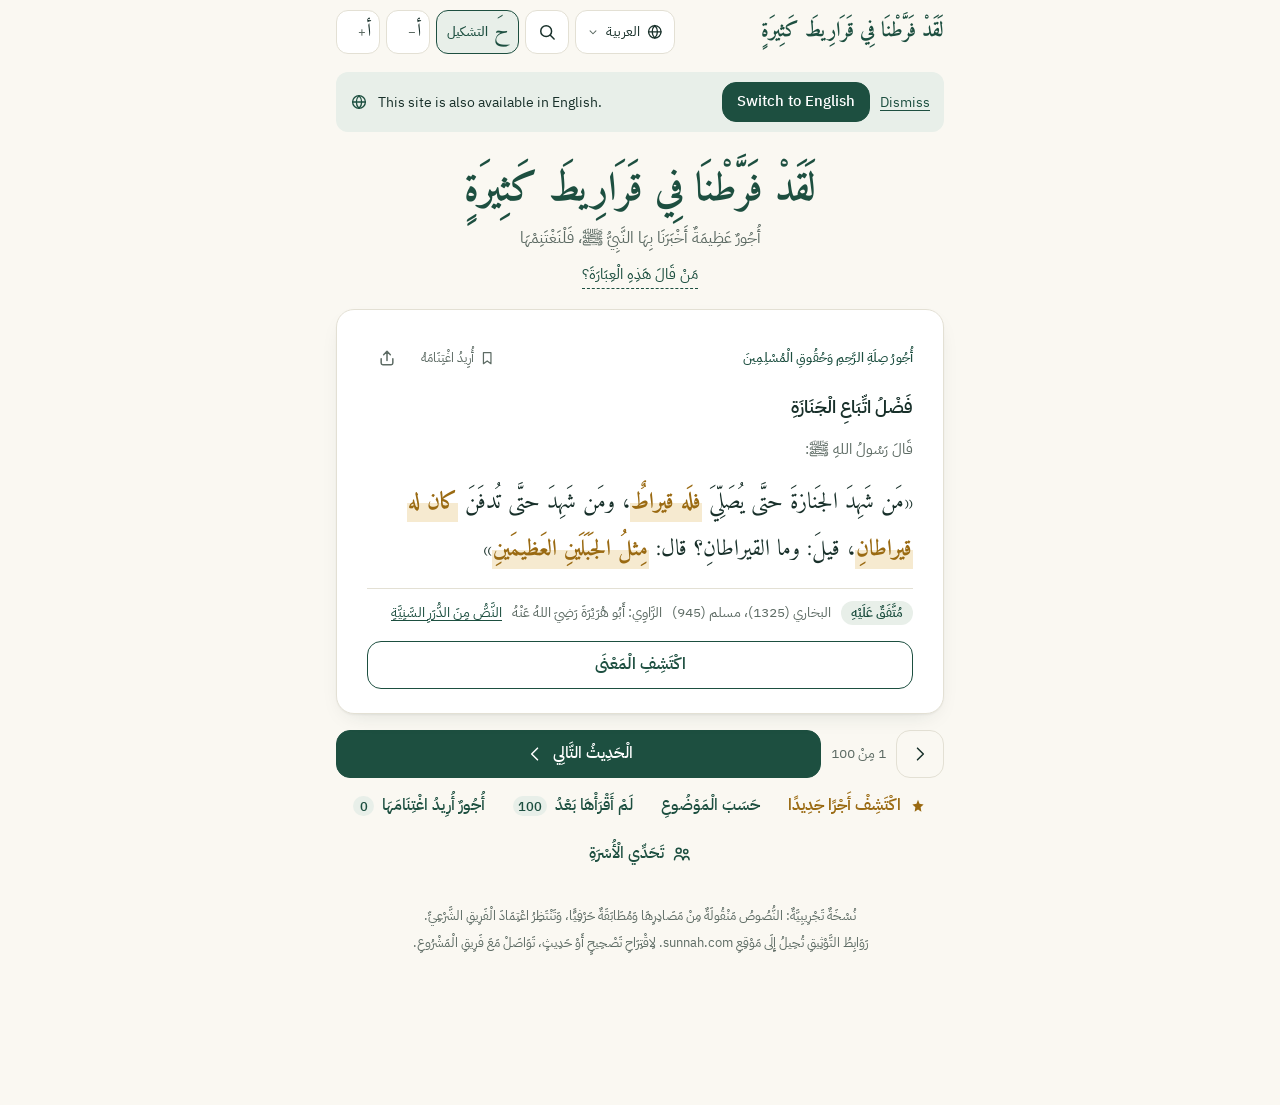
==== index.html @ 0599d665 "Publish Qararit site Co-Authored-By: Claude Opus 5.5 <noreply@anthropic.com> Claude-Session: https:/" ====
<!doctype html>
<html lang="ar" dir="rtl">
<head>
<meta charset="utf-8">
<meta name="viewport" content="width=device-width, initial-scale=1, viewport-fit=cover">
<title>لقد فرّطنا في قراريط كثيرة</title>
<meta name="description" content="أجور عظيمة أخبرنا بها النبي ﷺ، فلنغتنمها. أحاديث صحيحة فيها ثواب صريح، مع معناها وكيفية العمل بها.">
<meta name="theme-color" content="#1d4f40">
<meta property="og:title" content="لقد فرّطنا في قراريط كثيرة">
<meta property="og:description" content="أجور عظيمة أخبرنا بها النبي ﷺ، فلنغتنمها.">
<!--hreflang-->
<link rel="preconnect" href="https://fonts.googleapis.com">
<link rel="preconnect" href="https://fonts.gstatic.com" crossorigin>
<link rel="stylesheet" href="https://fonts.googleapis.com/css2?family=Amiri:wght@400;700&family=IBM+Plex+Sans+Arabic:wght@400;500;600&display=swap">
<link rel="stylesheet" href="styles.css">
<script>window.QARARIT_BASE="";</script>
<script src="i18n/locales.js"></script>
<script src="i18n.js"></script>
</head>
<body>
<div class="app">
  <header class="topbar">
    <button class="brand" id="brand" type="button" aria-label="العودة إلى البداية" data-i18n-attr="aria-label:brand.aria">لقد فرّطنا في قراريط كثيرة</button>
    <div class="tools">
      <div id="lang-picker"></div>
      <button class="icon-btn" id="btn-search" type="button" aria-label="بحث" data-i18n-attr="aria-label:tool.search">
        <svg viewBox="0 0 24 24" aria-hidden="true"><circle cx="11" cy="11" r="6.5"/><path d="m16 16 4.5 4.5"/></svg>
      </button>
      <button class="icon-btn tk" id="btn-tashkeel" type="button" aria-pressed="true" aria-label="تشكيل النص" title="إخفاء التشكيل">
        <span class="tk-glyph" aria-hidden="true">حَ</span><span class="tk-lbl" aria-hidden="true">التشكيل</span>
      </button>
      <button class="icon-btn text" id="btn-font-down" type="button" aria-label="تصغير الخط" data-i18n-attr="aria-label:tool.font.down"><span data-i18n="tool.font.glyph">أ</span><small>−</small></button>
      <button class="icon-btn text" id="btn-font-up" type="button" aria-label="تكبير الخط" data-i18n-attr="aria-label:tool.font.up"><span data-i18n="tool.font.glyph">أ</span><small>+</small></button>
    </div>
  </header>

  <main id="main">
    <!-- واجهة البطاقات -->
    <section id="view-deck" class="view">
      <div class="lang-offer" id="lang-offer" hidden></div>
      <div class="hero">
        <h1 id="site-title">لقد فرّطنا في قراريط كثيرة</h1>
        <p class="tagline" id="site-tagline">أجور عظيمة أخبرنا بها النبي ﷺ، فلنغتنمها</p>
        <details class="origin" id="origin">
          <summary data-i18n="origin.summary">من قال هذه العبارة؟</summary>
          <div class="origin-body" id="origin-body"></div>
        </details>
        <p class="tr-banner" id="tr-banner" hidden></p>
      </div>

      <div class="filter-bar" id="filter-bar" hidden>
        <span id="filter-label"></span>
        <button type="button" class="link-btn" id="filter-clear" data-i18n="filter.clear">عرض كل الأحاديث</button>
      </div>

      <div class="deck" id="deck">
        <p class="loading" id="loading" data-i18n="loading">جارٍ تحميل الأحاديث…</p>
      </div>

      <div class="share-box" id="share-box" hidden>
        <p class="share-h" data-i18n="share.heading">شارك هذا الحديث</p>
        <img id="share-img" alt="صورة بطاقة الحديث للمشاركة" data-i18n-attr="alt:share.img_alt">
        <p class="share-hint" id="share-hint" data-i18n="share.hint">يمكنك أيضًا الضغط مطولًا على الصورة لحفظها.</p>
        <div class="share-actions">
          <button type="button" class="btn primary small" id="share-image" data-i18n="share.image">مشاركة الصورة</button>
          <a class="btn small" id="share-wa" href="#" target="_blank" rel="noopener" data-i18n="share.wa">إرسال الرابط في واتساب</a>
        </div>
        <label for="share-url" data-i18n="share.url">رابط الحديث</label>
        <div class="share-row">
          <input id="share-url" type="text" readonly dir="ltr">
          <button type="button" class="btn small" id="share-copy" data-i18n="share.copy">نسخ</button>
        </div>
        <button type="button" class="link-btn" id="share-close" data-i18n="share.close">إغلاق</button>
      </div>

      <nav class="deck-nav" aria-label="التنقل بين الأحاديث" data-i18n-attr="aria-label:nav.aria">
        <div class="nav-main">
          <button type="button" class="btn ghost square" id="btn-prev" aria-label="الحديث السابق" data-i18n-attr="aria-label:nav.prev">
            <svg class="dir-icon" viewBox="0 0 24 24" aria-hidden="true"><path d="m9 5 7 7-7 7"/></svg>
          </button>
          <span class="counter" id="counter" aria-live="polite"></span>
          <button type="button" class="btn primary" id="btn-next"><span data-i18n="nav.next">الحديث التالي</span>
            <svg class="dir-icon" viewBox="0 0 24 24" aria-hidden="true"><path d="m15 5-7 7 7 7"/></svg>
          </button>
        </div>
        <div class="nav-secondary">
          <button type="button" class="btn quiet" id="btn-random">
            <svg viewBox="0 0 24 24" aria-hidden="true"><path d="M12 3.5 14 9l5.5 1-4 3.8 1 5.7-4.5-2.7-4.5 2.7 1-5.7-4-3.8L10 9z"/></svg><span data-i18n="nav.random">اكتشف أجرًا جديدًا</span></button>
          <button type="button" class="btn quiet" id="btn-topics" data-i18n="nav.topics">حسب الموضوع</button>
          <button type="button" class="btn quiet" id="btn-unread"><span data-i18n="nav.unread">لم أقرأها بعد</span> <span class="count" id="unread-count">0</span></button>
          <button type="button" class="btn quiet" id="btn-saved"><span data-i18n="nav.saved">أجور أريد اغتنامها</span> <span class="count" id="saved-count">0</span></button>
          <a class="btn quiet" id="btn-family" href="family/">
            <svg viewBox="0 0 24 24" aria-hidden="true"><circle cx="8" cy="8" r="3"/><circle cx="16.5" cy="9" r="2.5"/><path d="M3 19c0-3 2.2-5 5-5s5 2 5 5M13.5 19c0-2.4 1.4-4 3.5-4s3.5 1.6 3.5 4"/></svg><span data-i18n="nav.family">تحدي الأسرة</span></a>
        </div>
      </nav>
    </section>

    <!-- التصنيفات -->
    <section id="view-topics" class="view page" hidden aria-labelledby="topics-h">
      <div class="page-head">
        <button type="button" class="back-link" data-back>
          <svg class="dir-icon" viewBox="0 0 24 24" aria-hidden="true"><path d="m9 5 7 7-7 7"/></svg><span data-i18n="back">رجوع</span></button>
        <h2 id="topics-h" tabindex="-1" data-i18n="topics.heading">تصفّح حسب الموضوع</h2>
      </div>
      <ul class="topic-list" id="topic-list"></ul>
      <p class="local-note" data-i18n="local.read_note">يُحسب ما قرأته على هذا الجهاز فقط، ولا يحتاج إلى حساب.</p>
    </section>

    <!-- أجور أريد اغتنامها -->
    <section id="view-saved" class="view page" hidden aria-labelledby="saved-h">
      <div class="page-head">
        <button type="button" class="back-link" data-back>
          <svg class="dir-icon" viewBox="0 0 24 24" aria-hidden="true"><path d="m9 5 7 7-7 7"/></svg><span data-i18n="back">رجوع</span></button>
        <h2 id="saved-h" tabindex="-1" data-i18n="saved.heading">أجور أريد اغتنامها</h2>
      </div>
      <p class="empty" id="saved-empty" data-i18n="saved.empty">قائمتك الشخصية للأعمال التي تنوي المداومة عليها. اضغط على علامة «أريد اغتنامه» أعلى أي بطاقة لتضيفها هنا. تُحفظ القائمة على جهازك فقط، بلا حساب.</p>
      <ul class="item-list" id="saved-list"></ul>
      <p class="local-note" data-i18n="saved.note">قائمتك وما قرأته محفوظان على هذا الجهاز وهذا المتصفح فقط، فلا ينتقلان إلى جهاز آخر، وقد يُمحيان إذا مُسحت بيانات المتصفح.</p>
    </section>

    <!-- البحث -->
    <section id="view-search" class="view page" hidden aria-labelledby="search-h">
      <div class="page-head">
        <button type="button" class="back-link" data-back>
          <svg class="dir-icon" viewBox="0 0 24 24" aria-hidden="true"><path d="m9 5 7 7-7 7"/></svg><span data-i18n="back">رجوع</span></button>
        <h2 id="search-h" data-i18n="search.heading">بحث</h2>
      </div>
      <label class="search-field" for="search-input">
        <svg viewBox="0 0 24 24" aria-hidden="true"><circle cx="11" cy="11" r="6.5"/><path d="m16 16 4.5 4.5"/></svg>
        <input id="search-input" type="search" placeholder="اكتب كلمة من الحديث أو عنوانه" data-i18n-attr="placeholder:search.placeholder" autocomplete="off">
      </label>
      <p class="empty" id="search-empty" hidden data-i18n="search.empty">لا توجد نتائج. جرّب كلمة أخرى مثل: الجنة، الصلاة، الصيام.</p>
      <ul class="item-list" id="search-list"></ul>
    </section>
  </main>

  <footer class="foot">
    <p id="pilot-notice"></p>
    <p data-i18n="foot.sources">روابط التوثيق تحيل إلى موقع sunnah.com. لاقتراح تصحيح أو حديث، تواصل مع فريق المشروع.</p>
  </footer>
</div>
<div class="toast" id="toast" role="status" aria-live="polite"></div>
<script src="app.js"></script>
</body>
</html>
---- styles.css ----
/* Layout: one calm reading column; the hadith card is the centre of gravity, everything else is quiet around it. */
:root {
  --paper: #faf8f2;      /* page: warm ivory */
  --surface: #ffffff;    /* card */
  --ink: #18302a;        /* text: green-black */
  --muted: #5d6b64;
  --line: #e3e0d4;
  --green: #1d4f40;      /* identity */
  --green-soft: #e8efe9;
  --gold: #9a6a12;       /* reward only */
  --gold-wash: #f6ead0;
  --focus: #2f7a63;
  --shadow: 0 1px 2px rgba(24, 48, 42, .05), 0 8px 24px -12px rgba(24, 48, 42, .18);

  --f-text: "Amiri", "Traditional Arabic", "Noto Naskh Arabic", "Times New Roman", serif;
  --f-ui: "IBM Plex Sans Arabic", "Segoe UI", Tahoma, "Noto Sans Arabic", system-ui, sans-serif;

  --scale: 1;
  --r: 18px;
  color-scheme: light;
}
@media (prefers-color-scheme: dark) {
  :root:not([data-theme="light"]) {
    --paper: #0f1714; --surface: #16211d; --ink: #e6ece7; --muted: #9db0a6; --line: #273630;
    --green: #86c5aa; --green-soft: #1d2d27; --gold: #e2b65f; --gold-wash: #3a2f17; --focus: #86c5aa;
    --shadow: 0 1px 2px rgba(0,0,0,.3), 0 10px 28px -14px rgba(0,0,0,.6);
    color-scheme: dark;
  }
}
:root[data-theme="dark"] {
  --paper: #0f1714; --surface: #16211d; --ink: #e6ece7; --muted: #9db0a6; --line: #273630;
  --green: #86c5aa; --green-soft: #1d2d27; --gold: #e2b65f; --gold-wash: #3a2f17; --focus: #86c5aa;
  --shadow: 0 1px 2px rgba(0,0,0,.3), 0 10px 28px -14px rgba(0,0,0,.6);
  color-scheme: dark;
}

* { box-sizing: border-box; }
html { -webkit-text-size-adjust: 100%; }
body {
  margin: 0;
  background: var(--paper);
  color: var(--ink);
  font-family: var(--f-ui);
  font-size: calc(16px * var(--scale));
  line-height: 1.7;
}
[hidden] { display: none !important; }
button { font: inherit; color: inherit; }
a { color: var(--green); }
:focus-visible { outline: 2px solid var(--focus); outline-offset: 2px; border-radius: 8px; }
svg { width: 1.25em; height: 1.25em; fill: none; stroke: currentColor; stroke-width: 1.8; stroke-linecap: round; stroke-linejoin: round; flex: none; }

.app {
  max-width: 40rem;
  margin: 0 auto;
  padding-inline: 16px;
  padding-block: 0 24px;
  min-height: 100%;
  display: flex;
  flex-direction: column;
}

/* top bar */
.topbar {
  position: sticky;
  top: env(safe-area-inset-top, 0px);
  z-index: 5;
  display: flex;
  align-items: center;
  justify-content: space-between;
  gap: 12px;
  padding-block: 10px;
  background: var(--paper);
}
.brand {
  border: 0; background: none; cursor: pointer; padding: 4px 0;
  font-family: var(--f-text); font-weight: 700; font-size: clamp(1rem, 4.2vw, 1.3rem); color: var(--green);
  min-width: 0; white-space: nowrap; overflow: hidden; text-overflow: ellipsis; text-align: start;
  transition: opacity .2s ease, visibility .2s;
}
.brand.is-quiet { opacity: 0; visibility: hidden; }
.tools { display: flex; gap: 6px; }
.icon-btn {
  display: inline-grid; place-items: center;
  min-width: 44px; height: 44px; padding: 0 8px;
  border: 1px solid var(--line); border-radius: 12px; background: var(--surface);
  cursor: pointer; color: var(--ink);
}
.icon-btn.text { font-family: var(--f-text); font-size: 1.15rem; line-height: 1; display: inline-flex; align-items: center; gap: 1px; }
.icon-btn.text small { font-family: var(--f-ui); font-size: .8rem; color: var(--muted); }
.icon-btn:hover { border-color: var(--green); }

/* hero */
.hero { text-align: center; padding-block: 18px 14px; }
.hero h1 {
  margin: 0;
  font-family: var(--f-text); font-weight: 700;
  font-size: clamp(1.75rem, 6.4vw, 2.5rem);
  line-height: 1.5; color: var(--green);
  text-wrap: balance;
}
.tagline { margin: 4px 0 0; color: var(--muted); font-size: 1.02rem; text-wrap: balance; }
.origin { margin-top: 10px; font-size: .92rem; }
.origin summary {
  display: inline-block; cursor: pointer; list-style: none;
  color: var(--green); border-bottom: 1px dashed currentColor; padding-bottom: 1px;
}
.origin summary::-webkit-details-marker { display: none; }
.origin-body {
  margin-top: 12px; padding: 14px 16px; text-align: start;
  background: var(--green-soft); border-radius: 14px;
}
.origin-body .quote { font-family: var(--f-text); font-size: 1.35rem; color: var(--green); margin: 0 0 6px; text-align: center; }
.origin-body p { margin: 0 0 8px; }
.origin-body .src { color: var(--muted); font-size: .85rem; margin: 0; }

/* filter */
.filter-bar {
  display: flex; flex-wrap: wrap; align-items: center; justify-content: space-between; gap: 6px 12px;
  margin-bottom: 10px; padding: 8px 14px;
  border-radius: 12px; background: var(--green-soft); color: var(--green); font-weight: 500; font-size: .95rem;
}
.link-btn { border: 0; background: none; padding: 4px 0; cursor: pointer; color: var(--green); text-decoration: underline; text-underline-offset: 3px; font-size: .9rem; }

/* deck + card */
.deck { position: relative; touch-action: pan-y; }
.loading, .deck .error { text-align: center; color: var(--muted); padding: 48px 8px; margin: 0; }
.card { perspective: 1600px; }
.card-inner {
  position: relative;
  transform-style: preserve-3d;
  transition: transform .55s cubic-bezier(.3,.7,.2,1), height .35s ease;
}
.card.is-flipped .card-inner { transform: rotateY(180deg); }
.face {
  position: absolute; inset: 0 0 auto 0;
  backface-visibility: hidden; -webkit-backface-visibility: hidden;
  background: var(--surface);
  border: 1px solid var(--line);
  border-radius: var(--r);
  box-shadow: var(--shadow);
  padding: 20px 20px 18px;
  display: flex; flex-direction: column; gap: 14px;
}
.face.back { transform: rotateY(180deg); }

.card.slide-out-next { animation: outNext .2s ease-in forwards; }
.card.slide-out-prev { animation: outPrev .2s ease-in forwards; }
.card.slide-in-next { animation: inNext .28s ease-out; }
.card.slide-in-prev { animation: inPrev .28s ease-out; }
/* RTL: the next card arrives from the left */
@keyframes outNext { to { opacity: 0; transform: translateX(40px); } }
@keyframes outPrev { to { opacity: 0; transform: translateX(-40px); } }
@keyframes inNext { from { opacity: 0; transform: translateX(-40px); } }
@keyframes inPrev { from { opacity: 0; transform: translateX(40px); } }

.face-top { display: flex; align-items: center; justify-content: space-between; gap: 10px; }
.cat-tag { font-size: .82rem; color: var(--green); font-weight: 500; letter-spacing: .01em; }
.face-tools { display: flex; gap: 4px; }
.mini-btn {
  display: inline-grid; place-items: center; width: 40px; height: 40px;
  border: 0; border-radius: 10px; background: none; cursor: pointer; color: var(--muted);
}
.mini-btn:hover { background: var(--green-soft); color: var(--green); }
.mini-btn[aria-pressed="true"] { color: var(--gold); }
.mini-btn[aria-pressed="true"] svg { fill: currentColor; }
.mini-btn.labeled { width: auto; display: inline-flex; gap: 5px; padding: 0 10px; font-size: .82rem; font-family: var(--f-ui); }
.mini-btn.labeled[aria-pressed="true"] { background: var(--gold-wash); }

.h-title {
  margin: 0; font-family: var(--f-ui); font-weight: 600;
  font-size: 1.15rem; line-height: 1.5; color: var(--ink); text-wrap: balance;
}
.lead { margin: 0; color: var(--muted); font-size: .95rem; }
.h-text {
  margin: 0;
  font-family: var(--f-text);
  font-size: calc(1.42rem * var(--scale));
  line-height: 2.05;
  color: var(--ink);
  overflow-wrap: anywhere;
}
.h-text mark {
  background: linear-gradient(transparent 52%, var(--gold-wash) 52%);
  color: var(--gold);
  font-weight: 700;
  padding: 0 1px;
  -webkit-box-decoration-break: clone; box-decoration-break: clone;
}
.meta {
  display: flex; flex-wrap: wrap; align-items: baseline; gap: 4px 10px;
  padding-top: 12px; border-top: 1px solid var(--line);
  font-size: .86rem; color: var(--muted);
}
.grade {
  display: inline-block; padding: 1px 10px; border-radius: 999px;
  background: var(--green-soft); color: var(--green); font-weight: 600; font-size: .8rem;
}
.meta .refs { font-variant-numeric: tabular-nums; }

.btn {
  display: inline-flex; align-items: center; justify-content: center; gap: 8px;
  min-height: 48px; padding: 0 20px;
  border-radius: 14px; border: 1px solid var(--line); background: var(--surface);
  cursor: pointer; font-weight: 500; font-size: 1rem; text-decoration: none; color: var(--ink);
}
.btn:hover { border-color: var(--green); }
.btn.primary { background: var(--green); border-color: var(--green); color: var(--surface); }
.btn.primary:hover { filter: brightness(1.08); }
.btn.flip { width: 100%; color: var(--green); border-color: var(--green); background: transparent; font-weight: 600; }
.btn.quiet { border-color: transparent; background: none; color: var(--green); min-height: 44px; padding: 0 10px; }
.btn.quiet:hover { background: var(--green-soft); }
.btn.ghost { background: none; }
.btn.square { width: 48px; padding: 0; }
.btn.small { min-height: 40px; padding: 0 14px; font-size: .92rem; }
.btn:disabled { opacity: .4; cursor: default; }

/* back face */
.back-title { margin: 0; font-size: .95rem; color: var(--muted); font-weight: 500; }
.block h3 {
  margin: 0 0 4px; font-size: .98rem; font-weight: 600; color: var(--green);
  display: flex; align-items: center; gap: 8px;
}
.block p { margin: 0; font-size: calc(1.04rem * var(--scale)); }
.block.note { background: var(--gold-wash); border-radius: 12px; padding: 10px 14px; }
.block.note h3 { color: var(--gold); }
.detail { border-top: 1px solid var(--line); padding-top: 10px; font-size: .92rem; }
.detail summary { cursor: pointer; color: var(--green); font-weight: 500; padding: 4px 0; }
.detail dl { margin: 8px 0 0; display: grid; gap: 8px; }
.detail dt { color: var(--muted); font-size: .82rem; }
.detail dd { margin: 0; }
.detail ul { margin: 0; padding-inline-start: 18px; }
.back-actions { display: flex; flex-wrap: wrap; gap: 8px; }
.back-actions .btn { flex: 1 1 10rem; }

/* share */
.share-box { margin-top: 12px; padding: 12px 14px; border: 1px solid var(--line); border-radius: 14px; background: var(--surface); }
.share-h { margin: 0 0 10px; font-weight: 600; color: var(--ink); }
#share-img { display: block; width: 100%; max-width: 360px; margin: 0 auto; border: 1px solid var(--line); border-radius: 10px; }
#share-img:not([src]) { display: none; }
.share-hint { margin: 8px 0 10px; text-align: center; font-size: .8rem; color: var(--muted); }
.share-actions { display: flex; flex-wrap: wrap; gap: 8px; margin-bottom: 14px; }
.share-actions > * { flex: 1 1 10rem; text-align: center; }
#share-close { display: block; margin: 10px auto 0; }
.share-box label { display: block; font-size: .85rem; color: var(--muted); margin-bottom: 6px; }
.share-row { display: flex; gap: 8px; }
.share-row input {
  flex: 1; min-width: 0; height: 40px; padding: 0 10px;
  border: 1px solid var(--line); border-radius: 10px; background: var(--paper); color: var(--ink); font-size: .85rem;
}

/* nav */
.deck-nav { margin-top: 16px; display: grid; gap: 6px; }
.nav-main { display: flex; align-items: center; gap: 10px; }
.nav-main .btn.primary { flex: 1; }
.counter { min-width: 3.5em; text-align: center; color: var(--muted); font-size: .9rem; font-variant-numeric: tabular-nums; }
.nav-secondary { display: flex; justify-content: center; gap: 4px 6px; flex-wrap: wrap; }
#btn-random { color: var(--gold); font-weight: 600; }
#btn-random svg { width: 18px; height: 18px; fill: currentColor; stroke: none; }
.count {
  display: inline-grid; place-items: center; min-width: 1.6em; height: 1.6em; padding: 0 5px;
  border-radius: 999px; background: var(--green-soft); font-size: .8rem; font-variant-numeric: tabular-nums;
}

/* pages */
.page { padding-top: 6px; }
.page-head { display: flex; align-items: center; gap: 10px; margin-bottom: 14px; }
.page-head h2 { margin: 0; font-size: 1.25rem; font-weight: 600; }
.page-head h2:focus { outline: none; }
.back-link {
  display: inline-flex; align-items: center; gap: 4px; min-height: 44px; padding: 0 10px 0 12px;
  border: 1px solid var(--line); border-radius: 12px; background: var(--surface); cursor: pointer; font-size: .92rem;
}
.topic-list, .item-list { list-style: none; margin: 0; padding: 0; display: grid; gap: 10px; }
.topic-list button, .item-list button {
  width: 100%; text-align: start; cursor: pointer;
  display: grid; gap: 2px;
  padding: 14px 16px; border: 1px solid var(--line); border-radius: 14px; background: var(--surface);
}
.topic-list button:hover, .item-list button:hover { border-color: var(--green); }
.topic-list .t-name { display: flex; justify-content: space-between; align-items: center; gap: 10px; font-weight: 600; font-size: 1.05rem; color: var(--green); }
.topic-list .t-hint, .item-list .i-sub { color: var(--muted); font-size: .9rem; }
.item-list .i-title { font-weight: 600; }
.item-list .i-snip { font-family: var(--f-text); font-size: 1.05rem; color: var(--ink); line-height: 1.9; }
.empty { color: var(--muted); text-align: center; padding: 24px 8px; margin: 0; }
.search-field {
  display: flex; align-items: center; gap: 8px; margin-bottom: 14px;
  padding: 0 14px; height: 52px;
  border: 1px solid var(--line); border-radius: 14px; background: var(--surface); color: var(--muted);
}
.search-field:focus-within { border-color: var(--green); }
.search-field input { flex: 1; min-width: 0; border: 0; outline: none; background: none; color: var(--ink); font: inherit; font-size: 1.05rem; }

.foot { margin-top: auto; padding-top: 28px; text-align: center; color: var(--muted); font-size: .8rem; line-height: 1.8; }
.foot p { margin: 0 0 4px; }

.toast {
  position: fixed; left: 50%; bottom: calc(20px + env(safe-area-inset-bottom, 0px));
  transform: translate(-50%, 20px); opacity: 0; pointer-events: none;
  background: var(--ink); color: var(--paper);
  padding: 10px 18px; border-radius: 12px; font-size: .92rem; max-width: calc(100% - 32px);
  transition: opacity .2s, transform .2s;
}
.toast.show { opacity: 1; transform: translate(-50%, 0); }

@media (min-width: 640px) {
  .face { padding: 28px 30px 24px; gap: 16px; }
  .hero { padding-block: 28px 20px; }
}

@media (prefers-reduced-motion: reduce) {
  .card-inner { transition: none; transform: none !important; }
  .face.back { transform: none; }
  .face { backface-visibility: visible; }
  .card:not(.is-flipped) .face.back, .card.is-flipped .face.front { visibility: hidden; }
  .card[class*="slide-"] { animation: none !important; }
  .toast { transition: none; }
}

/* المرحلة الثانية: الوقفات و«للمزيد من التأمل» */
.block.reflect p { font-family: var(--f-text); font-size: calc(1.12rem * var(--scale)); line-height: 1.9; }
.block .cond { display: flex; gap: 6px; align-items: flex-start; margin-top: 8px; padding: 8px 12px; border-radius: 10px; background: var(--gold-wash); font-size: calc(.95rem * var(--scale)); }
.block .cond svg { flex: none; width: 18px; height: 18px; margin-top: 3px; color: var(--gold); fill: none; stroke: currentColor; stroke-width: 1.8; stroke-linecap: round; stroke-linejoin: round; }
.detail.more summary { font-size: 1rem; font-weight: 600; }
.more-item { padding-block: 12px 4px; border-bottom: 1px dashed var(--line); }
.more-item:last-child { border-bottom: 0; }
.more-item h4 { margin: 0 0 6px; font-size: .9rem; color: var(--gold); font-weight: 600; }
.more-item p { margin: 0 0 6px; font-size: calc(1rem * var(--scale)); }
.more-item .verse { font-family: var(--f-text); font-size: calc(1.15rem * var(--scale)); line-height: 2; text-align: center; color: var(--ink); }
.more-item .cite { font-size: .82rem; color: var(--muted); }
.more-item dl { margin: 0; display: grid; gap: 8px; }
.t-progress { display: block; margin-top: 4px; font-size: .78rem; color: var(--gold); }
.local-note { margin: 16px 0 0; font-size: .8rem; color: var(--muted); }
.meta a.dorar { color: var(--green); text-decoration: underline; text-underline-offset: 3px; }

/* زر التشكيل: يبدّل بين النص المشكول كما في الدرر السنية والنص بلا حركات */
.icon-btn.tk { display: inline-flex; align-items: center; gap: 6px; padding: 0 10px; color: var(--muted); transition: background-color .15s, border-color .15s, color .15s; }
.icon-btn.tk .tk-glyph { font-family: var(--f-text); font-size: 1.3rem; line-height: 1; min-width: 1ch; text-align: center; padding-bottom: 2px; }
.icon-btn.tk .tk-lbl { display: none; font-size: .8rem; font-weight: 500; }
@media (hover: none) { .icon-btn.tk:hover { border-color: var(--line); } }
.icon-btn.tk[aria-pressed="true"] { background: var(--green-soft); border-color: var(--green); color: var(--green); }
@media (min-width: 420px) { .icon-btn.tk .tk-lbl { display: inline; } }
@media (prefers-reduced-motion: reduce) { .icon-btn.tk { transition: none; } }

/* المرحلة الثالثة: تعدد اللغات. الاتجاه يتبع html[dir]، والخطوط تتبع html[lang] */
html[lang="en"], html[lang="fr"], html[lang="id"] {
  --f-text: "IBM Plex Serif", Georgia, "Times New Roman", serif;
  --f-ui: "IBM Plex Sans", "Segoe UI", system-ui, -apple-system, Arial, sans-serif;
}
html[lang="ur"] {
  --f-text: "Noto Nastaliq Urdu", "Jameel Noori Nastaleeq", "Urdu Typesetting", "Noto Naskh Arabic", serif;
  --f-ui: "Noto Sans Arabic", "Segoe UI", Tahoma, system-ui, sans-serif;
}
/* نص عربي داخل واجهة بلغة أخرى: خطه العربي واتجاهه من اليمين لليسار */
:not(html)[lang="ar"] {
  --f-text: "Amiri", "Traditional Arabic", "Noto Naskh Arabic", serif;
  --f-ui: "IBM Plex Sans Arabic", "Segoe UI", Tahoma, "Noto Sans Arabic", sans-serif;
  font-family: var(--f-ui);
}
html:not([lang="ar"]) .h-title[lang="ar"] { font-family: var(--f-ui); }

html[dir="ltr"] .h-text { font-size: calc(1.2rem * var(--scale)); line-height: 1.75; }
html[dir="ltr"] .hero h1 { line-height: 1.25; }
html[dir="ltr"] .item-list .i-snip { font-size: 1rem; line-height: 1.6; }
html[dir="ltr"] .block.reflect p { font-size: calc(1.06rem * var(--scale)); line-height: 1.7; }
html[dir="ltr"] .origin-body .quote { font-size: 1.2rem; font-style: italic; }

/* الأردية بالنستعليق: حروف أكبر وسطور أعلى حتى لا تتداخل النقاط والمدّات */
html[lang="ur"] body { line-height: 1.9; }
html[lang="ur"] .h-text { font-size: calc(1.32rem * var(--scale)); line-height: 2.45; }
html[lang="ur"] .block p, html[lang="ur"] .more-item p { font-family: var(--f-text); font-size: calc(1.02rem * var(--scale)); line-height: 2.3; }
html[lang="ur"] .block.reflect p { font-size: calc(1.06rem * var(--scale)); line-height: 2.35; }
html[lang="ur"] .hero h1 { line-height: 2; font-size: clamp(1.55rem, 5.6vw, 2.2rem); }
html[lang="ur"] .brand { line-height: 2; }
html[lang="ur"] .item-list .i-snip { line-height: 2.3; font-size: 1rem; }
html[lang="ur"] .origin-body .quote { line-height: 2.2; }

/* الأسهم والحركة تنعكس في الواجهات من اليسار لليمين */
html[dir="ltr"] .dir-icon { transform: scaleX(-1); }
html[dir="ltr"] .card.slide-out-next { animation-name: outNextL; }
html[dir="ltr"] .card.slide-out-prev { animation-name: outPrevL; }
html[dir="ltr"] .card.slide-in-next { animation-name: inNextL; }
html[dir="ltr"] .card.slide-in-prev { animation-name: inPrevL; }
@keyframes outNextL { to { opacity: 0; transform: translateX(-40px); } }
@keyframes outPrevL { to { opacity: 0; transform: translateX(40px); } }
@keyframes inNextL { from { opacity: 0; transform: translateX(40px); } }
@keyframes inPrevL { from { opacity: 0; transform: translateX(-40px); } }

/* زر اللغة */
.lang-picker { position: relative; }
.lang-btn {
  display: inline-flex; align-items: center; gap: 6px; height: 44px; padding: 0 10px;
  border: 1px solid var(--line); border-radius: 12px; background: var(--surface); cursor: pointer; color: var(--ink);
  font-size: .88rem; white-space: nowrap;
}
.lang-btn:hover, .lang-btn[aria-expanded="true"] { border-color: var(--green); color: var(--green); }
.lang-btn .caret { width: 14px; height: 14px; color: var(--muted); }
.lang-cur { max-width: 7.5em; overflow: hidden; text-overflow: ellipsis; }
.lang-menu {
  position: absolute; inset-inline-end: 0; top: calc(100% + 6px); z-index: 20;
  min-width: 13rem; margin: 0; padding: 6px; list-style: none;
  background: var(--surface); border: 1px solid var(--line); border-radius: 14px; box-shadow: var(--shadow);
}
.lang-menu button {
  display: block; width: 100%; min-height: 44px; padding: 8px 12px; text-align: start;
  border: 0; border-radius: 10px; background: none; cursor: pointer; font-size: 1rem;
}
.lang-menu button[lang="ar"] { font-family: "IBM Plex Sans Arabic", Tahoma, sans-serif; }
.lang-menu button[lang="ur"] { font-family: "Noto Nastaliq Urdu", "Noto Sans Arabic", serif; line-height: 2; }
.lang-menu button[lang="en"], .lang-menu button[lang="fr"], .lang-menu button[lang="id"] { font-family: "IBM Plex Sans", "Segoe UI", system-ui, sans-serif; }
.lang-menu button:hover { background: var(--green-soft); }
.lang-menu button[aria-checked="true"] { color: var(--green); font-weight: 600; background: var(--green-soft); }
.lang-menu button[aria-checked="true"]::after { content: " ✓"; }
@media (max-width: 420px) {
  .tools { gap: 4px; }
  .lang-btn { padding: 0 8px; gap: 4px; }
  .lang-btn .caret { display: none; }
  .icon-btn { min-width: 40px; padding: 0 6px; }
}
@media (max-width: 359px) { .lang-cur { display: none; } }

/* وسم الترجمة وحالتها */
.tr-label { display: flex; flex-wrap: wrap; align-items: center; gap: 4px 8px; margin: -4px 0 0; font-size: .8rem; color: var(--gold); font-weight: 600; }
.tr-status { display: inline-block; padding: 1px 9px; border-radius: 999px; font-size: .74rem; font-weight: 600; line-height: 1.6; }
.tr-status.draft { background: var(--gold-wash); color: var(--gold); }
.tr-status.ok { background: var(--green-soft); color: var(--green); }
.tr-row { display: flex; flex-wrap: wrap; align-items: baseline; justify-content: space-between; gap: 2px 12px; margin-top: -4px; }
.tr-note { margin: 0; font-size: .78rem; color: var(--muted); flex: 1 1 16rem; }
.tr-row .link-btn { white-space: nowrap; }
.ar-orig { padding: 12px 14px; border-radius: 12px; background: var(--green-soft); border-inline-start: 3px solid var(--green); text-align: start; }
.ar-orig .ar-h { margin: 0 0 4px; font-size: .78rem; color: var(--muted); font-weight: 600; }
.ar-orig .lead { margin-bottom: 2px; }
.ar-orig .h-text { font-size: calc(1.3rem * var(--scale)); line-height: 2; }
.ar-orig a.dorar { display: inline-block; margin-top: 6px; font-size: .8rem; color: var(--green); }
.tr-banner { margin: 12px 0 0; padding: 8px 12px; border-radius: 12px; background: var(--gold-wash); color: var(--ink); font-size: .82rem; text-align: start; }
.lang-offer { display: flex; flex-wrap: wrap; align-items: center; gap: 6px 10px; margin-top: 8px; padding: 10px 14px; border-radius: 12px; background: var(--green-soft); font-size: .9rem; }
.lang-offer > span { flex: 1 1 12rem; }
.lang-offer svg { color: var(--green); }
.card.pending .pending-h { margin: 0; font-weight: 600; font-size: 1.1rem; color: var(--green); }
.card.pending p { margin: 0; }
.verse-meaning .lbl { color: var(--muted); font-weight: 600; font-size: .85rem; }
.origin-body .quote-ar { font-family: "Amiri", serif; text-align: center; color: var(--muted); font-size: 1.1rem; margin: 0 0 8px; }
html.i18n-wait .app { visibility: hidden; }
html.lang-busy .deck { opacity: .55; transition: opacity .15s; }
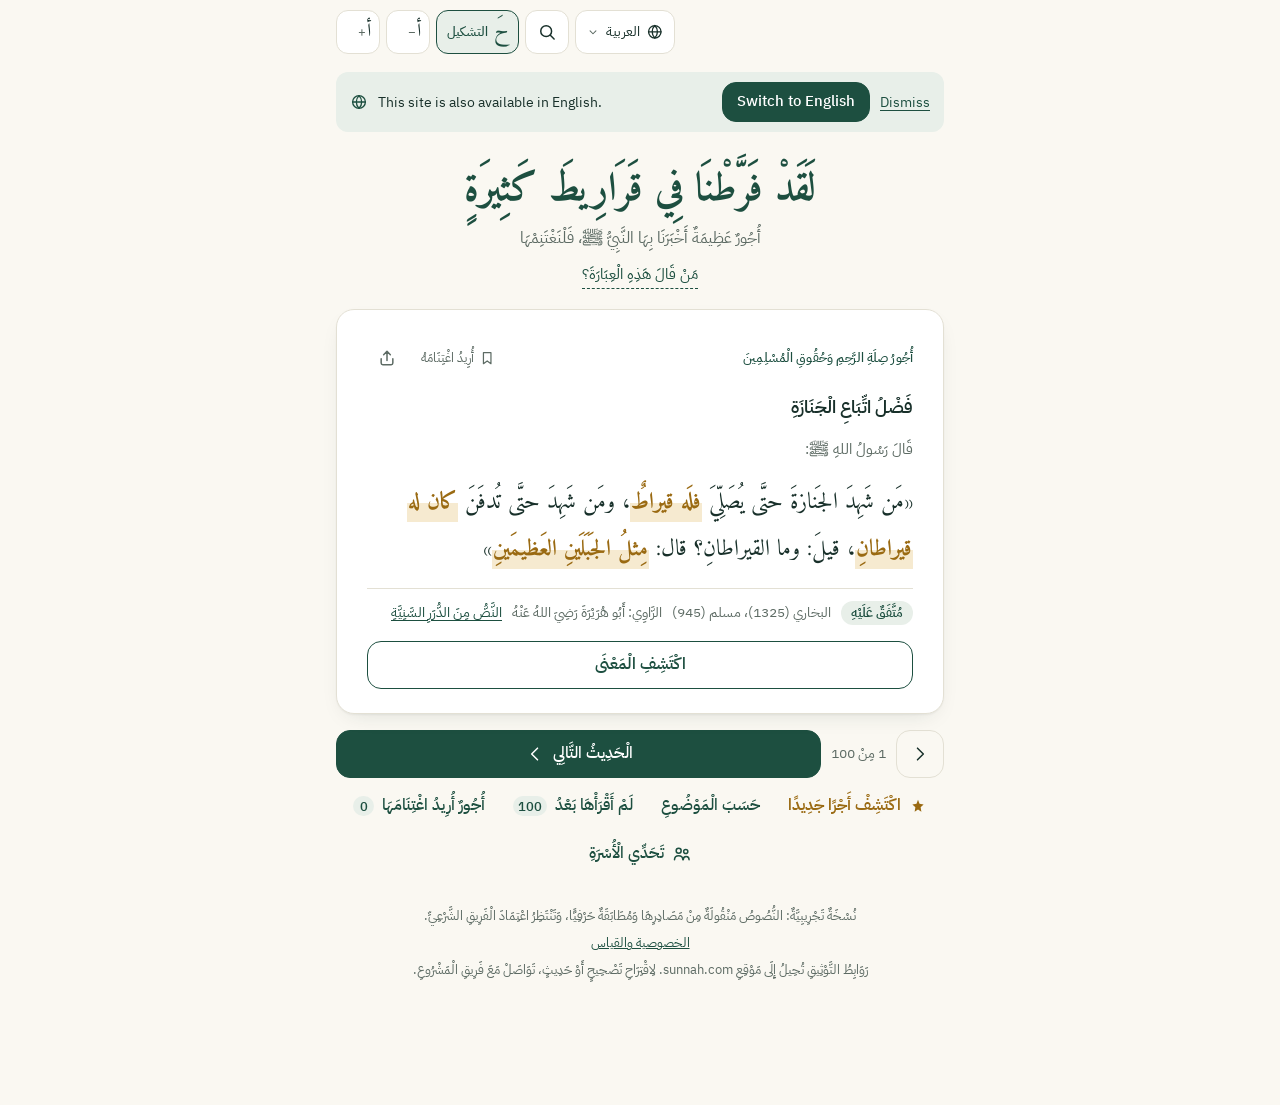
==== commit fee47db3: "Add privacy-respecting analytics, impact dashboard and privacy page - analytics.js: allow-listed eve" ====
--- a/index.html
+++ b/index.html
@@ -16,6 +16,7 @@
 <script>window.QARARIT_BASE="";</script>
 <script src="i18n/locales.js"></script>
 <script src="i18n.js"></script>
+<script src="analytics.js"></script>
 </head>
 <body>
 <div class="app">
@@ -136,6 +137,7 @@
 
   <footer class="foot">
     <p id="pilot-notice"></p>
+    <p><a href="privacy/" data-i18n="foot.privacy">الخصوصية والقياس</a></p>
     <p data-i18n="foot.sources">روابط التوثيق تحيل إلى موقع sunnah.com. لاقتراح تصحيح أو حديث، تواصل مع فريق المشروع.</p>
   </footer>
 </div>
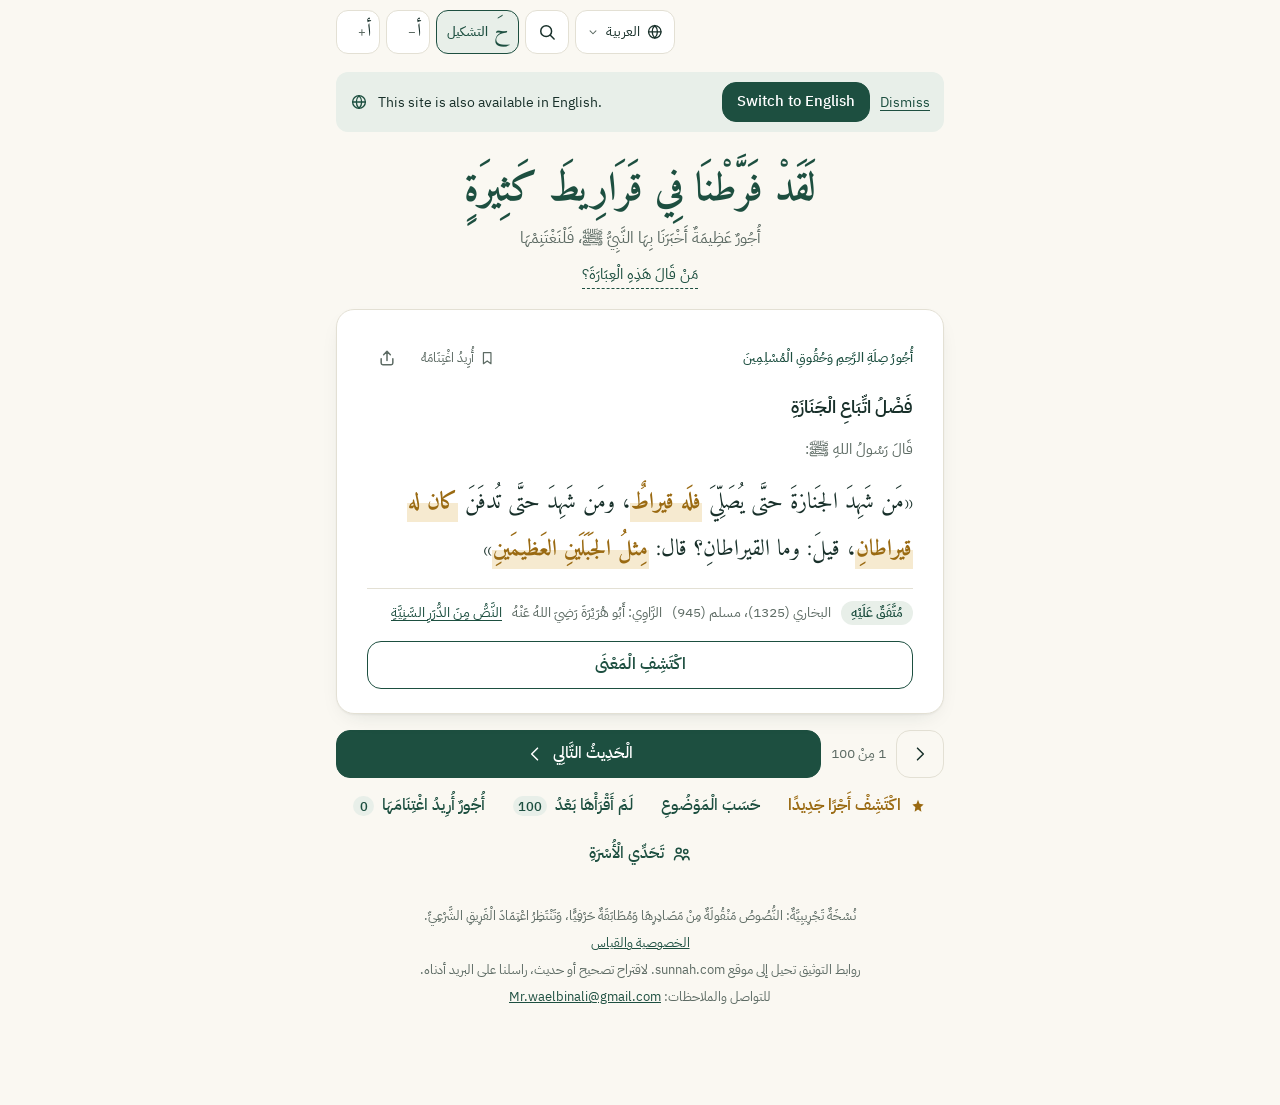
==== commit d2d68c3c: "Add contact and feedback email to footers and privacy page Co-Authored-By: Claude Opus 5.5 <noreply@" ====
--- a/index.html
+++ b/index.html
@@ -138,7 +138,8 @@
   <footer class="foot">
     <p id="pilot-notice"></p>
     <p><a href="privacy/" data-i18n="foot.privacy">الخصوصية والقياس</a></p>
-    <p data-i18n="foot.sources">روابط التوثيق تحيل إلى موقع sunnah.com. لاقتراح تصحيح أو حديث، تواصل مع فريق المشروع.</p>
+    <p data-i18n="foot.sources">روابط التوثيق تحيل إلى موقع sunnah.com. لاقتراح تصحيح أو حديث، راسلنا على البريد أدناه.</p>
+    <p><span data-i18n="foot.contact">للتواصل والملاحظات:</span> <a href="mailto:Mr.waelbinali@gmail.com" dir="ltr">Mr.waelbinali@gmail.com</a></p>
   </footer>
 </div>
 <div class="toast" id="toast" role="status" aria-live="polite"></div>
